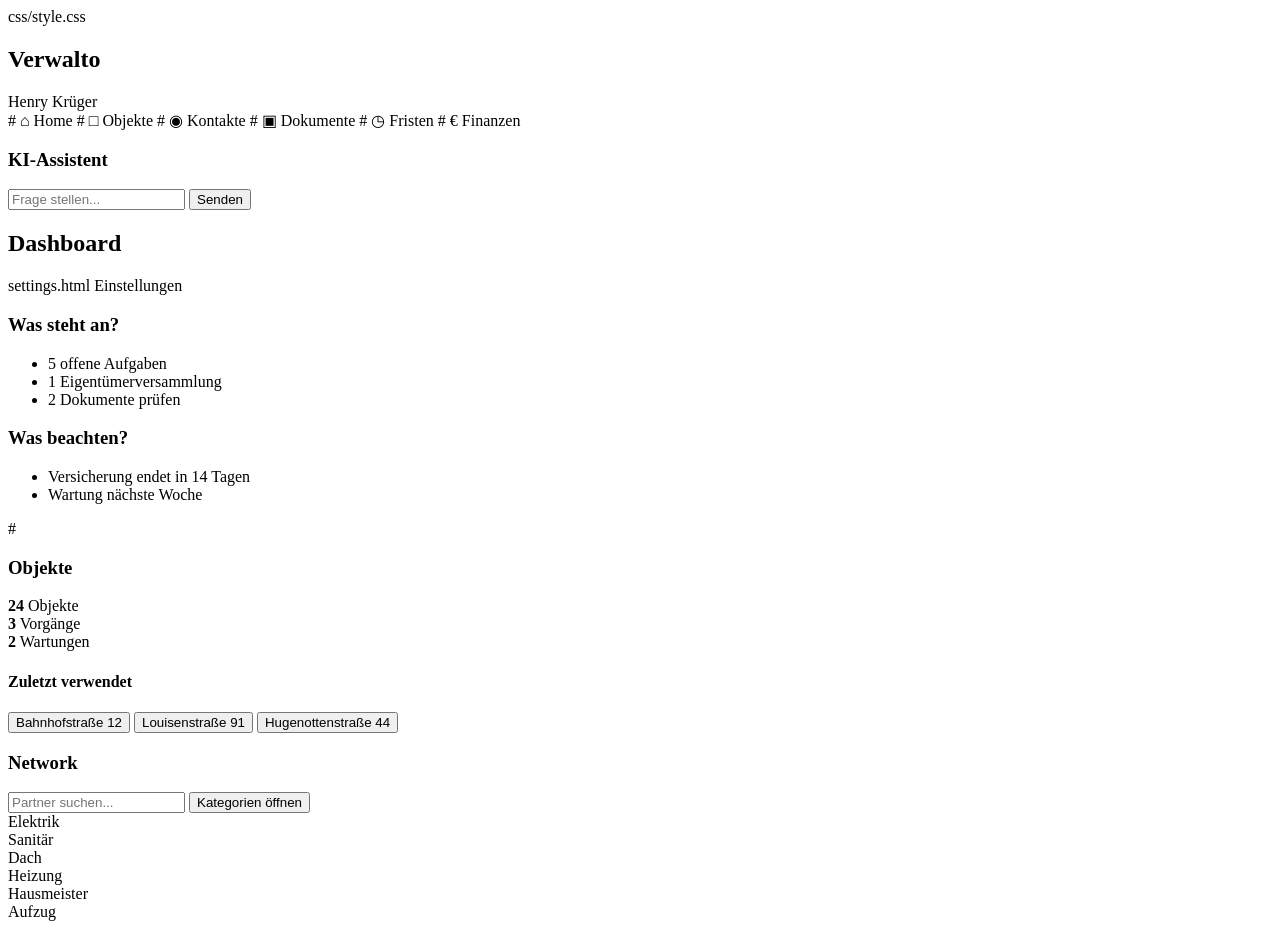
==== index.html @ b1de415a "index.html erstellen" ====
<!DOCTYPE html>
<html lang="de">
<head>
    <meta charset="UTF-8">
    <meta name="viewport" content="width=device-width, initial-scale=1.0">
    <title>Verwalto</title>

    css/style.css
</head>

<body>

<div class="layout">

    <aside class="sidebar">

        <div class="logo">

            <h1>Verwalto</h1>

            <span>Henry Krüger</span>

        </div>

        <nav>

            #
                <span>⌂</span>
                Home
            </a>

            #
                <span>□</span>
                Objekte
            </a>

            #
                <span>◉</span>
                Kontakte
            </a>

            #
                <span>▣</span>
                Dokumente
            </a>

            #
                <span>◷</span>
                Fristen
            </a>

            #
                <span>€</span>
                Finanzen
            </a>

        </nav>

        <div class="assistant-box">

            <h3>KI-Assistent</h3>

            <input
                type="text"
                placeholder="Frage stellen..."
            >

            <button>Senden</button>

        </div>

    </aside>

    <main>

        <header>

            <h2>Dashboard</h2>

            settings.html
                Einstellungen
            </a>

        </header>

        <section class="top-grid">

            <div class="card">

                <h3>Was steht an?</h3>

                <ul>
                    <li>5 offene Aufgaben</li>
                    <li>1 Eigentümerversammlung</li>
                    <li>2 Dokumente prüfen</li>
                </ul>

            </div>

            <div class="card warning">

                <h3>Was beachten?</h3>

                <ul>
                    <li>Versicherung endet in 14 Tagen</li>
                    <li>Wartung nächste Woche</li>
                </ul>

            </div>

        </section>

        <section class="content-grid">

            #

                <h3>Objekte</h3>

                <div class="object-overview">

                    <div>
                        <strong>24</strong>
                        <span>Objekte</span>
                    </div>

                    <div>
                        <strong>3</strong>
                        <span>Vorgänge</span>
                    </div>

                    <div>
                        <strong>2</strong>
                        <span>Wartungen</span>
                    </div>

                </div>

                <h4>Zuletzt verwendet</h4>

                <div class="recent-objects">

                    <button>
                        Bahnhofstraße 12
                    </button>

                    <button>
                        Louisenstraße 91
                    </button>

                    <button>
                        Hugenottenstraße 44
                    </button>

                </div>

            </a>

            <div class="card network-card">

                <h3>Network</h3>

                <input
                    type="text"
                    placeholder="Partner suchen..."
                >

                <button class="category-btn">
                    Kategorien öffnen
                </button>

                <div class="categories">

                    <div>Elektrik</div>
                    <div>Sanitär</div>
                    <div>Dach</div>
                    <div>Heizung</div>
                    <div>Hausmeister</div>
                    <div>Aufzug</div>

                </div>

            </div>

        </section>

    </main>

</div>

</body>
</html>
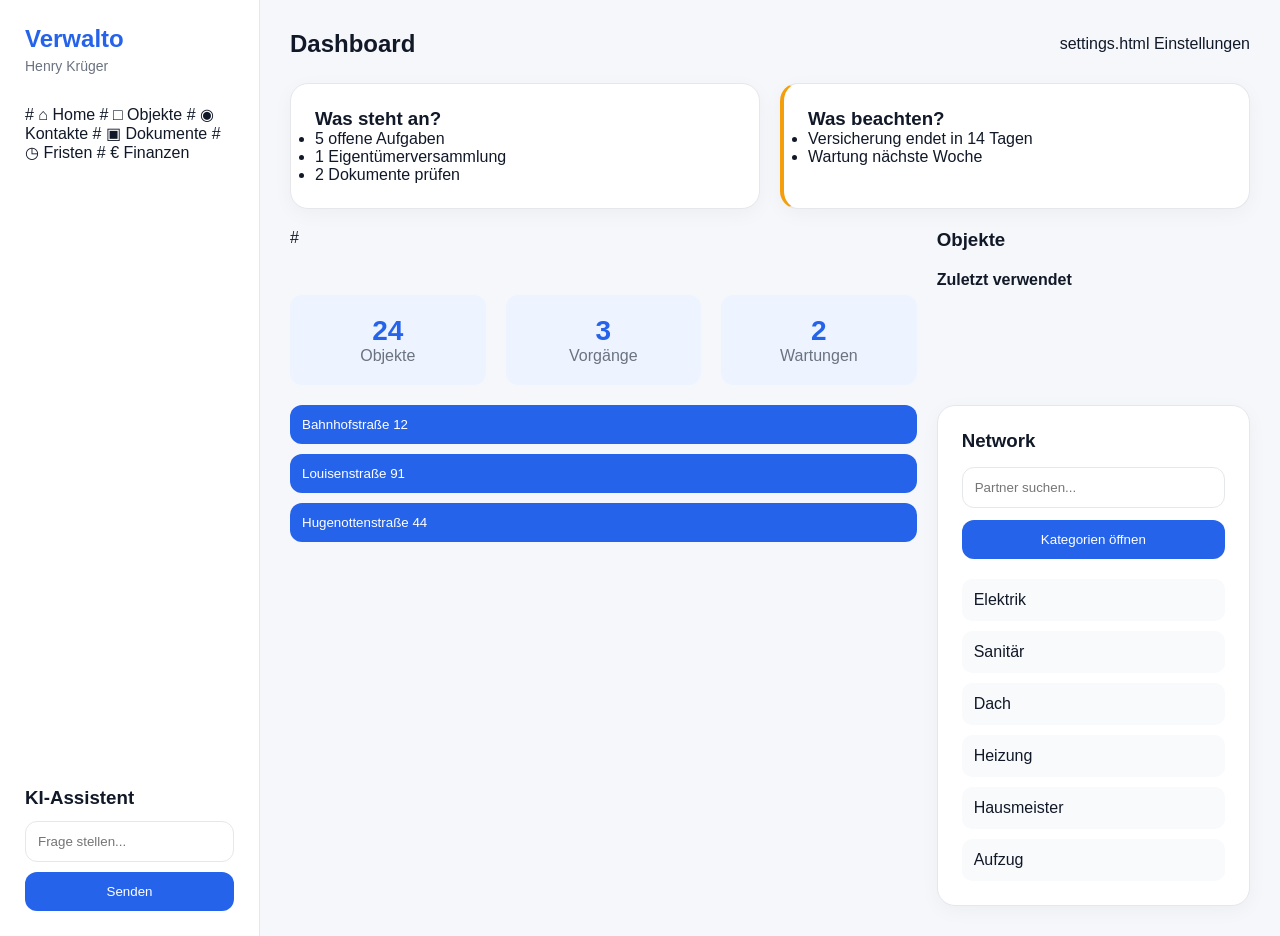
==== commit d7a1f4b0: "Update index.html" ====
--- a/index.html
+++ b/index.html
@@ -5,7 +5,7 @@
     <meta name="viewport" content="width=device-width, initial-scale=1.0">
     <title>Verwalto</title>
 
-    css/style.css
+    <link rel="stylesheet" href="style.css">
 </head>
 
 <body>
--- a/style.css
+++ b/style.css
@@ -0,0 +1,341 @@
+:root{
+    --primary:#2563eb;
+    --bg:#f5f7fb;
+    --card:#ffffff;
+    --border:#e5e7eb;
+    --text:#111827;
+    --text-light:#6b7280;
+}
+
+*{
+    margin:0;
+    padding:0;
+    box-sizing:border-box;
+}
+
+body{
+    font-family:"Segoe UI",sans-serif;
+    background:var(--bg);
+    color:var(--text);
+}
+
+.layout{
+    display:flex;
+    min-height:100vh;
+}
+
+/* SIDEBAR */
+
+.sidebar{
+
+    width:260px;
+
+    background:white;
+
+    border-right:1px solid var(--border);
+
+    display:flex;
+    flex-direction:column;
+
+    padding:25px;
+}
+
+.logo h1{
+
+    color:var(--primary);
+
+    margin-bottom:4px;
+}
+
+.logo span{
+
+    color:var(--text-light);
+    font-size:14px;
+}
+
+nav{
+    margin-top:30px;
+}
+
+.nav-item{
+
+    display:flex;
+    gap:12px;
+
+    align-items:center;
+
+    text-decoration:none;
+
+    color:var(--text);
+
+    padding:14px;
+
+    border-radius:12px;
+
+    margin-bottom:6px;
+}
+
+.nav-item:hover{
+
+    background:#f3f4f6;
+}
+
+.active{
+
+    background:#eef4ff;
+
+    color:var(--primary);
+}
+
+.assistant-box{
+
+    margin-top:auto;
+}
+
+.assistant-box h3{
+
+    margin-bottom:12px;
+}
+
+.assistant-box input{
+
+    width:100%;
+}
+
+.assistant-box button{
+
+    width:100%;
+    margin-top:10px;
+}
+
+/* MAIN */
+
+main{
+
+    flex:1;
+
+    padding:30px;
+}
+
+header{
+
+    display:flex;
+    justify-content:space-between;
+    align-items:center;
+
+    margin-bottom:25px;
+}
+
+.settings-link{
+
+    text-decoration:none;
+
+    color:var(--primary);
+
+    font-weight:600;
+}
+
+/* CARD */
+
+.card{
+
+    background:var(--card);
+
+    border:1px solid var(--border);
+
+    border-radius:18px;
+
+    padding:24px;
+
+    box-shadow:
+        0 5px 20px rgba(0,0,0,0.04);
+}
+
+.warning{
+
+    border-left:4px solid #f59e0b;
+}
+
+/* TOP */
+
+.top-grid{
+
+    display:grid;
+
+    grid-template-columns:
+        1fr
+        1fr;
+
+    gap:20px;
+
+    margin-bottom:20px;
+}
+
+/* CONTENT */
+
+.content-grid{
+
+    display:grid;
+
+    grid-template-columns:
+        2fr
+        1fr;
+
+    gap:20px;
+}
+
+/* OBJECTS */
+
+.objects-card{
+
+    text-decoration:none;
+
+    color:inherit;
+
+    transition:0.25s;
+}
+
+.objects-card:hover{
+
+    transform:translateY(-3px);
+}
+
+.object-overview{
+
+    margin-top:24px;
+
+    display:flex;
+
+    gap:20px;
+}
+
+.object-overview div{
+
+    flex:1;
+
+    background:#eef4ff;
+
+    padding:20px;
+
+    border-radius:12px;
+
+    text-align:center;
+}
+
+.object-overview strong{
+
+    font-size:28px;
+
+    display:block;
+
+    color:var(--primary);
+}
+
+.object-overview span{
+
+    color:var(--text-light);
+}
+
+.objects-card h4{
+
+    margin-top:25px;
+
+    margin-bottom:12px;
+}
+
+.recent-objects{
+
+    display:flex;
+
+    flex-direction:column;
+
+    gap:10px;
+}
+
+.recent-objects button{
+
+    text-align:left;
+}
+
+/* NETWORK */
+
+.network-card input{
+
+    width:100%;
+
+    margin-top:15px;
+}
+
+.category-btn{
+
+    margin-top:12px;
+    width:100%;
+}
+
+.categories{
+
+    margin-top:20px;
+
+    display:grid;
+
+    gap:10px;
+}
+
+.categories div{
+
+    padding:12px;
+
+    background:#f8fafc;
+
+    border-radius:10px;
+}
+
+/* FORM */
+
+input{
+
+    padding:12px;
+
+    border:1px solid var(--border);
+
+    border-radius:12px;
+}
+
+button{
+
+    border:none;
+
+    background:var(--primary);
+
+    color:white;
+
+    padding:12px;
+
+    border-radius:12px;
+
+    cursor:pointer;
+}
+
+button:hover{
+
+    background:#1d4ed8;
+}
+
+/* RESPONSIVE */
+
+@media(max-width:1000px){
+
+    .layout{
+        flex-direction:column;
+    }
+
+    .sidebar{
+        width:100%;
+    }
+
+    .top-grid,
+    .content-grid{
+
+        grid-template-columns:1fr;
+    }
+}
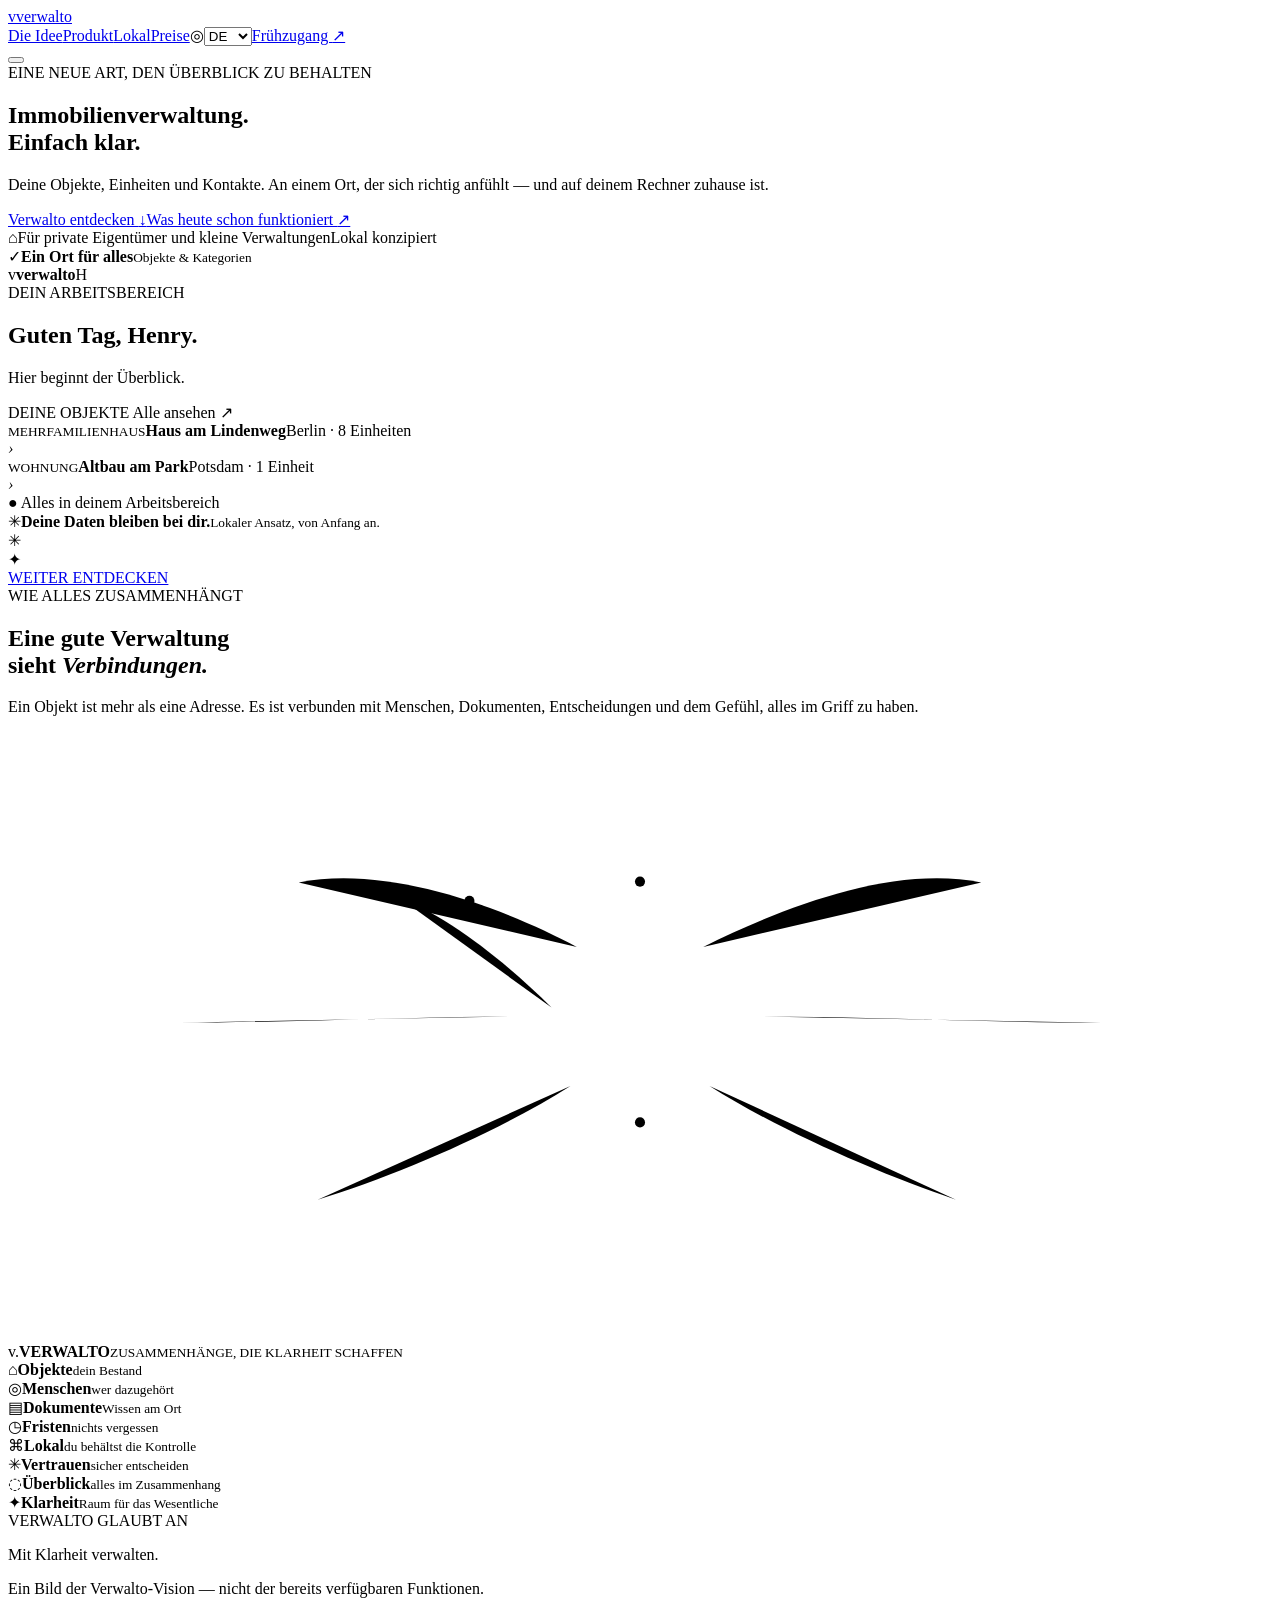
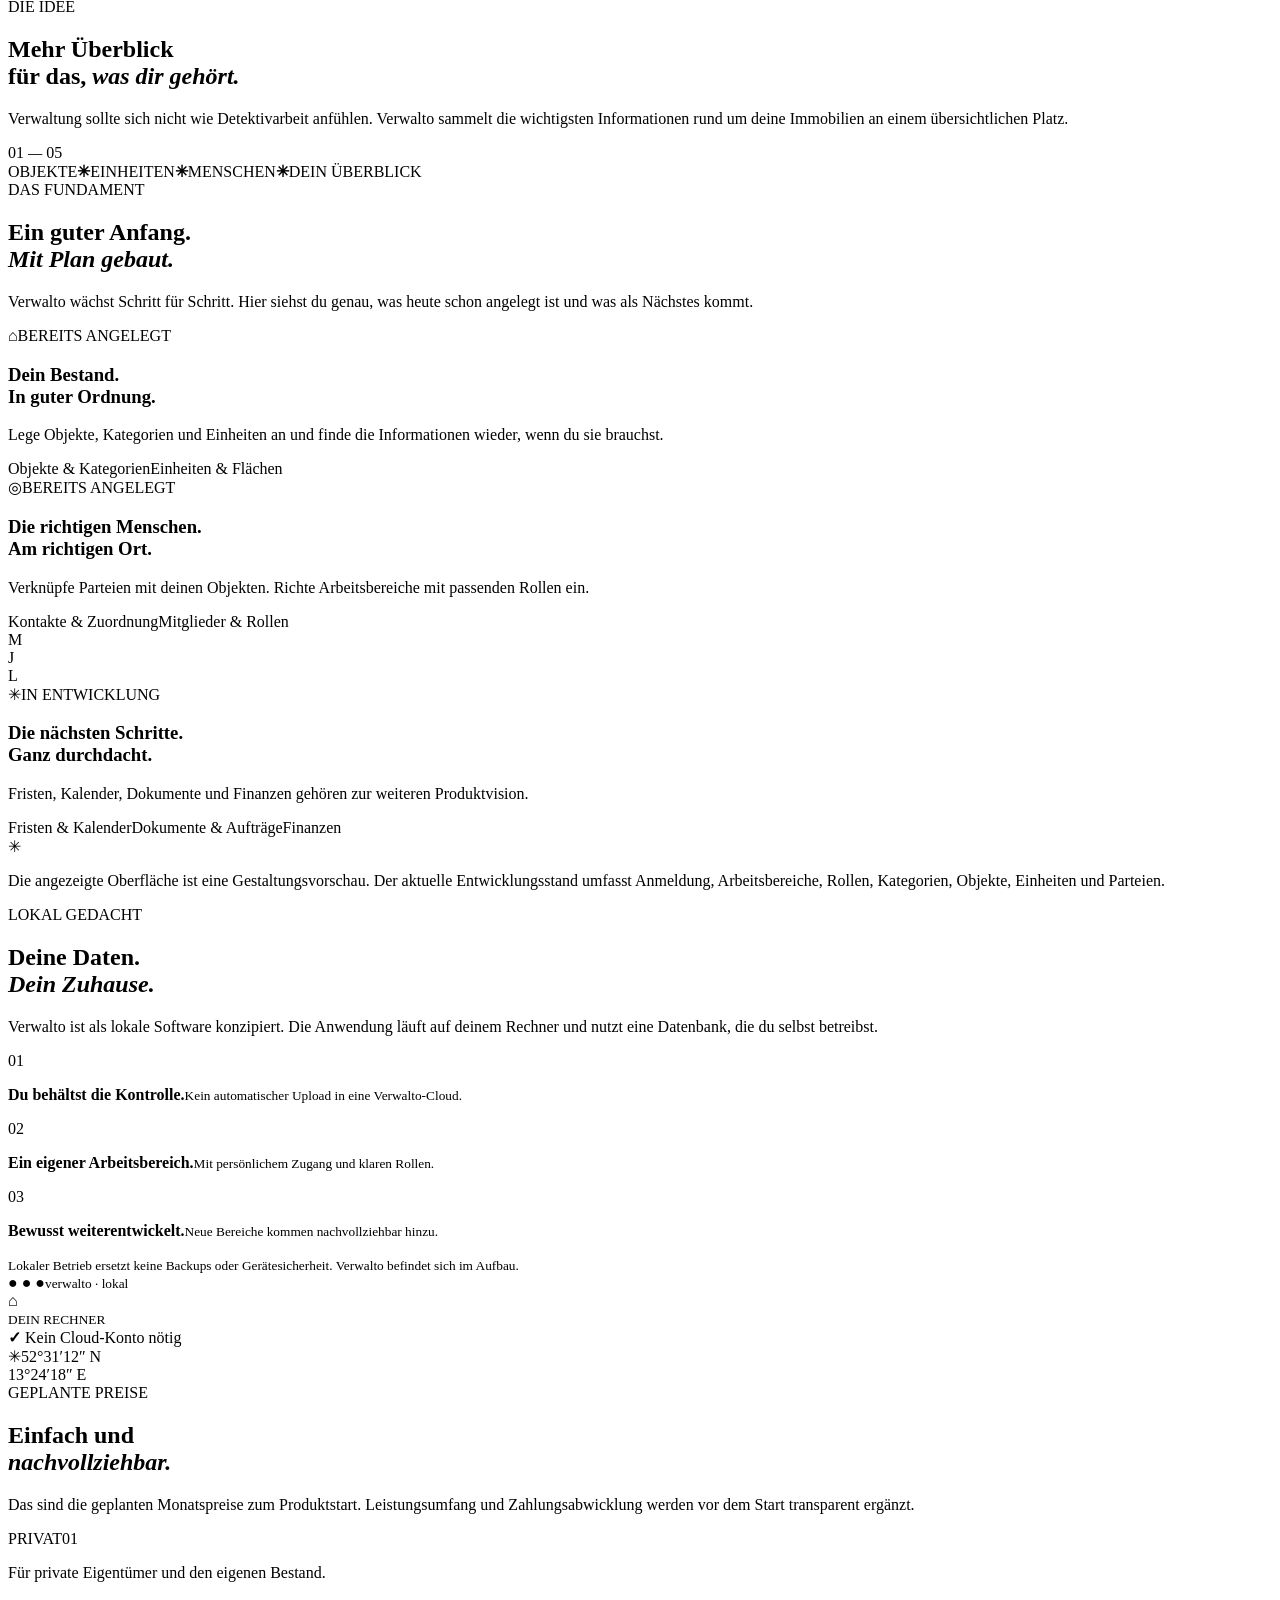
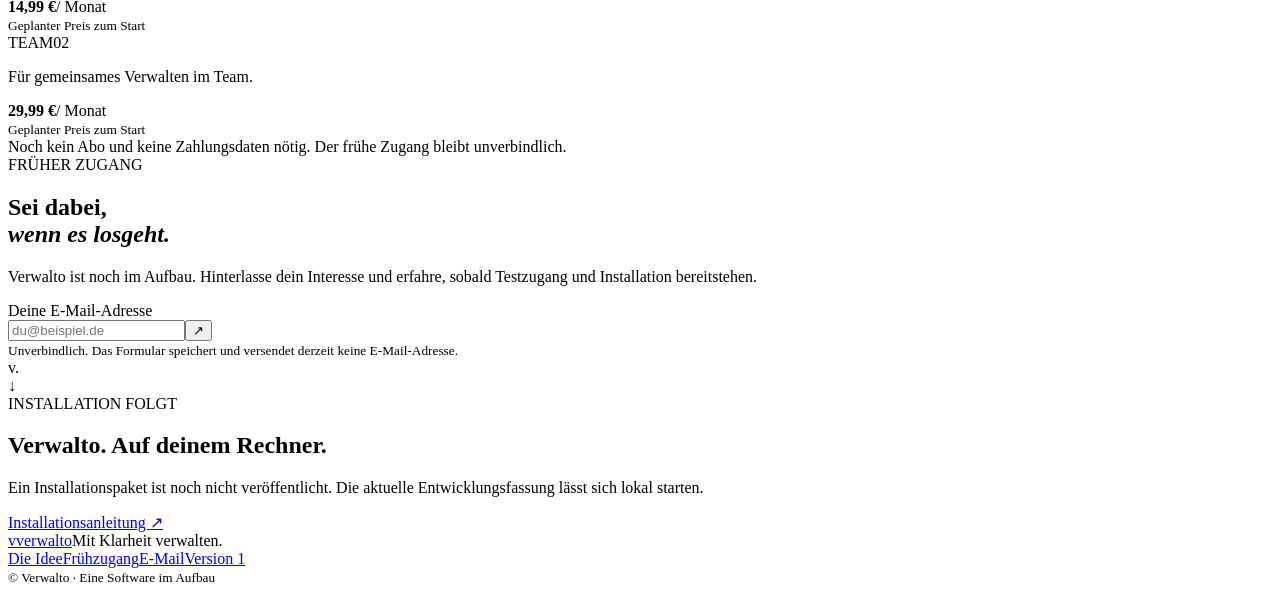
==== commit 1ebb6f5e: "Update index.html" ====
--- a/index.html
+++ b/index.html
@@ -1,191 +1,53 @@
-<!DOCTYPE html>
+<!doctype html>
 <html lang="de">
 <head>
-    <meta charset="UTF-8">
-    <meta name="viewport" content="width=device-width, initial-scale=1.0">
-    <title>Verwalto</title>
+  <meta charset="utf-8" />
+  <meta name="viewport" content="width=device-width, initial-scale=1" />
+  <meta name="theme-color" content="#f5f5f7" />
+  <meta name="description" content="Verwalto bringt Klarheit in die Immobilienverwaltung. Lokal gedacht. Schritt für Schritt entwickelt." />
+  <title>Verwalto — Verwaltung. Einfach klar.</title>
+  <link rel="stylesheet" href="styles.css" />
+</head>
+<body>
+  <div class="scroll-progress" aria-hidden="true"></div>
+  <header class="topbar">
+    <a class="brand" href="#top" aria-label="Verwalto Startseite"><span class="brand-mark">v</span><span>verwalto</span></a>
+    <nav class="nav" aria-label="Hauptnavigation"><a href="#idee" data-t="navIdea">Die Idee</a><a href="#produkt" data-t="navProduct">Produkt</a><a href="#lokal" data-t="navLocal">Lokal</a><a href="#preise" data-t="navPrices">Preise</a><label class="language-picker"><span class="language-icon">◎</span><select id="language-select" aria-label="Sprache auswählen"><option value="de">DE</option><option value="en">EN</option><option value="fr">FR</option><option value="es">ES</option><option value="zh">中文</option></select></label><a class="nav-cta" href="#zugang" data-t="navEarly">Frühzugang <span>↗</span></a></nav>
+    <button class="menu-button" aria-label="Menü öffnen" aria-expanded="false"><span></span><span></span></button>
+  </header>
+  <main id="top">
+    <section class="hero section-pad">
+      <div class="hero-copy reveal"><div class="eyebrow"><span class="live-dot"></span> <span data-t="heroEyebrow">EINE NEUE ART, DEN ÜBERBLICK ZU BEHALTEN</span></div><h1 data-t="heroTitle">Immobilienverwaltung.<br /><span>Einfach klar.</span></h1><p data-t="heroBody">Deine Objekte, Einheiten und Kontakte. An einem Ort, der sich richtig anfühlt — und auf deinem Rechner zuhause ist.</p><div class="hero-buttons"><a class="button button-dark" href="#idee" data-t="heroExplore">Verwalto entdecken <span>↓</span></a><a href="#produkt" class="quiet-link" data-t="heroCurrent">Was heute schon funktioniert <span>↗</span></a></div><div class="hero-caption"><span class="caption-symbol">⌂</span><span data-t="heroAudience">Für private Eigentümer und kleine Verwaltungen</span><i></i><span data-t="heroLocal">Lokal konzipiert</span></div></div>
+      <div class="hero-stage reveal" data-parallax><div class="stage-glow"></div><div class="stage-orbit orbit-a"></div><div class="stage-orbit orbit-b"></div><div class="float-tag tag-a"><span class="tag-icon">✓</span><span><b>Ein Ort für alles</b><small>Objekte & Kategorien</small></span></div>
+        <div class="app-window"><div class="app-titlebar"><span class="window-logo">v</span><strong>verwalto</strong><span class="window-user">H</span></div><div class="app-content"><div class="app-overline" data-t="appWorkspace">DEIN ARBEITSBEREICH</div><h2 data-t="appGreeting">Guten Tag, Henry.</h2><p data-t="appWelcome">Hier beginnt der Überblick.</p><div class="app-row-title"><span data-t="appProperties">DEINE OBJEKTE</span> <span data-t="appSeeAll">Alle ansehen ↗</span></div><div class="object-row"><div class="object-art house-one"><i></i><i></i><i></i><i></i></div><div><small data-t="appKindHouse">MEHRFAMILIENHAUS</small><b>Haus am Lindenweg</b><span>Berlin · 8 Einheiten</span></div><em>›</em></div><div class="object-row"><div class="object-art house-two"><i></i><i></i><i></i><i></i></div><div><small data-t="appKindFlat">WOHNUNG</small><b>Altbau am Park</b><span>Potsdam · 1 Einheit</span></div><em>›</em></div><div class="app-note"><span>●</span> <span data-t="appNote">Alles in deinem Arbeitsbereich</span></div></div></div>
+        <div class="float-tag tag-b"><span class="tag-icon tag-leaf">✳</span><span><b data-t="tagLocal">Deine Daten bleiben bei dir.</b><small data-t="tagLocalSub">Lokaler Ansatz, von Anfang an.</small></span></div><div class="stage-spark spark-one">✳</div><div class="stage-spark spark-two">✦</div>
+      </div><a class="scroll-hint" href="#netzwerk"><span></span> <span data-t="scrollHint">WEITER ENTDECKEN</span></a>
+    </section>
+    <section class="network-section section-pad" id="netzwerk" aria-labelledby="network-title"><div class="network-heading reveal"><div class="eyebrow" data-t="networkEyebrow">WIE ALLES ZUSAMMENHÄNGT</div><h2 class="display" id="network-title" data-t="networkTitle">Eine gute Verwaltung<br />sieht <em>Verbindungen.</em></h2><p data-t="networkLead">Ein Objekt ist mehr als eine Adresse. Es ist verbunden mit Menschen, Dokumenten, Entscheidungen und dem Gefühl, alles im Griff zu haben.</p></div><div class="network-board reveal"><svg class="network-wires" viewBox="0 0 1000 480" preserveAspectRatio="none" aria-hidden="true"><defs><linearGradient id="wire" x1="0" y1="0" x2="1" y2="0"><stop stop-color="#91aa91" stop-opacity=".55"/><stop offset=".5" stop-color="#668869"/><stop offset="1" stop-color="#91aa91" stop-opacity=".55"/></linearGradient></defs>
+<path class="wire" d="M450 170 C390 138 300 105 230 119"/><path class="wire focus-link deadline-link" d="M500 158 C500 130 500 100 500 80"/><path class="wire" d="M550 170 C615 138 700 105 770 119"/><path class="wire" d="M404 225 C320 225 220 230 135 230"/><path class="wire" d="M596 225 C680 225 780 230 865 230"/><path class="wire" d="M445 280 C390 315 310 350 245 370"/><path class="wire" d="M555 280 C610 315 690 350 750 370"/><path class="wire focus-link clarity-link" d="M500 293 C500 306 500 318 500 328"/><path class="wire focus-link mobile-date-link" d="M430 218 C390 178 345 145 308 130"/><path class="wire focus-link mobile-clarity-link" d="M500 290 C500 330 500 375 500 419"/>
+<circle class="wire-pulse" r="4"><animateMotion dur="4s" repeatCount="indefinite" path="M500 158 C500 130 500 100 500 76"/></circle><circle class="wire-pulse pulse-delay" r="4"><animateMotion dur="4.6s" repeatCount="indefinite" path="M500 292 C500 306 500 320 500 332"/></circle><circle class="wire-pulse pulse-delay-two" r="4"><animateMotion dur="4.8s" repeatCount="indefinite" path="M450 170 C390 138 300 105 230 119"/></circle></svg>
+        <div class="memory-node node-core"><span class="core-symbol">v.</span><b>VERWALTO</b><small data-t="networkCore">ZUSAMMENHÄNGE, DIE KLARHEIT SCHAFFEN</small></div><div class="memory-node node-property"><span class="node-symbol">⌂</span><b data-t="nodeProperties">Objekte</b><small data-t="nodePropertiesSub">dein Bestand</small></div><div class="memory-node node-people"><span class="node-symbol">◎</span><b data-t="nodePeople">Menschen</b><small data-t="nodePeopleSub">wer dazugehört</small></div><div class="memory-node node-documents"><span class="node-symbol">▤</span><b data-t="nodeDocuments">Dokumente</b><small data-t="nodeDocumentsSub">Wissen am Ort</small></div><div class="memory-node node-dates"><span class="node-symbol">◷</span><b data-t="nodeDates">Fristen</b><small data-t="nodeDatesSub">nichts vergessen</small></div><div class="memory-node node-local"><span class="node-symbol">⌘</span><b data-t="nodeLocal">Lokal</b><small data-t="nodeLocalSub">du behältst die Kontrolle</small></div><div class="memory-node node-trust"><span class="node-symbol">✳</span><b data-t="nodeTrust">Vertrauen</b><small data-t="nodeTrustSub">sicher entscheiden</small></div><div class="memory-node node-overview"><span class="node-symbol">◌</span><b data-t="nodeOverview">Überblick</b><small data-t="nodeOverviewSub">alles im Zusammenhang</small></div><div class="memory-node node-clarity"><span class="node-symbol">✦</span><b data-t="nodeClarity">Klarheit</b><small data-t="nodeClaritySub">Raum für das Wesentliche</small></div>
+        
+      </div><div class="motto-console reveal"><span data-t="mottoLabel">VERWALTO GLAUBT AN</span><p id="motto-text">Mit Klarheit verwalten.</p><div class="motto-dots"><i class="active"></i><i></i><i></i></div></div><div class="network-caption reveal"><span class="live-dot"></span><span data-t="networkCaption">Ein Bild der Verwalto-Vision — nicht der bereits verfügbaren Funktionen.</span></div></section>
+    <section class="intro section-pad" id="idee"><div class="eyebrow reveal" data-t="ideaEyebrow">DIE IDEE</div><h2 class="display reveal" data-t="ideaTitle">Mehr Überblick<br />für das, <em>was dir gehört.</em></h2><div class="intro-bottom reveal"><p data-t="ideaBody">Verwaltung sollte sich nicht wie Detektivarbeit anfühlen. Verwalto sammelt die wichtigsten Informationen rund um deine Immobilien an einem übersichtlichen Platz.</p><span class="intro-index">01 <i>—</i> 05</span></div><div class="idea-ribbon"><span data-t="ribbonObjects">OBJEKTE</span><b>✳</b><span data-t="ribbonUnits">EINHEITEN</span><b>✳</b><span data-t="ribbonPeople">MENSCHEN</span><b>✳</b><span data-t="ribbonOverview">DEIN ÜBERBLICK</span></div></section>
+    <section class="product section-pad" id="produkt"><div class="section-heading reveal"><div><div class="eyebrow" data-t="productEyebrow">DAS FUNDAMENT</div><h2 class="display" data-t="productTitle">Ein guter Anfang.<br /><em>Mit Plan gebaut.</em></h2></div><p data-t="productLead">Verwalto wächst Schritt für Schritt. Hier siehst du genau, was heute schon angelegt ist und was als Nächstes kommt.</p></div>
+      <div class="product-grid"><article class="product-card card-object reveal"><div class="card-meta"><span class="card-icon">⌂</span><span class="status"><i></i><span data-t="statusReady">BEREITS ANGELEGT</span></span></div><div class="card-content"><h3 data-t="productObjectsTitle">Dein Bestand.<br />In guter Ordnung.</h3><p data-t="productObjectsBody">Lege Objekte, Kategorien und Einheiten an und finde die Informationen wieder, wenn du sie brauchst.</p><div class="tags"><span data-t="tagObjects">Objekte & Kategorien</span><span data-t="tagUnits">Einheiten & Flächen</span></div></div><div class="card-visual visual-building"><div class="building"><i></i><i></i><i></i><i></i><i></i><i></i><span></span></div><div class="building-shadow"></div></div></article>
+        <article class="product-card card-people reveal"><div class="card-meta"><span class="card-icon violet">◎</span><span class="status"><i></i><span data-t="statusReady">BEREITS ANGELEGT</span></span></div><div class="card-content"><h3 data-t="productPeopleTitle">Die richtigen Menschen.<br />Am richtigen Ort.</h3><p data-t="productPeopleBody">Verknüpfe Parteien mit deinen Objekten. Richte Arbeitsbereiche mit passenden Rollen ein.</p><div class="tags"><span data-t="tagContacts">Kontakte & Zuordnung</span><span data-t="tagRoles">Mitglieder & Rollen</span></div></div><div class="card-visual people-stack"><div class="person p-one">M</div><div class="person p-two">J</div><div class="person p-three">L</div><div class="stack-line"></div></div></article>
+        <article class="product-card card-next reveal"><div class="card-meta"><span class="card-icon yellow">✳</span><span class="status status-planned"><i></i><span data-t="statusBuilding">IN ENTWICKLUNG</span></span></div><div class="card-content"><h3 data-t="productNextTitle">Die nächsten Schritte.<br />Ganz durchdacht.</h3><p data-t="productNextBody">Fristen, Kalender, Dokumente und Finanzen gehören zur weiteren Produktvision.</p><div class="tags"><span data-t="tagDeadlines">Fristen & Kalender</span><span data-t="tagDocs">Dokumente & Aufträge</span><span data-t="tagFinance">Finanzen</span></div></div><div class="card-visual next-orb"><span>✳</span><i></i></div></article></div>
+      <p class="product-footnote" data-t="productFootnote">Die angezeigte Oberfläche ist eine Gestaltungsvorschau. Der aktuelle Entwicklungsstand umfasst Anmeldung, Arbeitsbereiche, Rollen, Kategorien, Objekte, Einheiten und Parteien.</p>
+    </section>
+    <section class="local-section section-pad" id="lokal"><div class="local-copy reveal"><div class="eyebrow eyebrow-light" data-t="localEyebrow">LOKAL GEDACHT</div><h2 class="display" data-t="localTitle">Deine Daten.<br /><em>Dein Zuhause.</em></h2><p data-t="localBody">Verwalto ist als lokale Software konzipiert. Die Anwendung läuft auf deinem Rechner und nutzt eine Datenbank, die du selbst betreibst.</p><div class="local-facts"><div><span>01</span><p><b data-t="localFact1">Du behältst die Kontrolle.</b><small data-t="localFact1Sub">Kein automatischer Upload in eine Verwalto-Cloud.</small></p></div><div><span>02</span><p><b data-t="localFact2">Ein eigener Arbeitsbereich.</b><small data-t="localFact2Sub">Mit persönlichem Zugang und klaren Rollen.</small></p></div><div><span>03</span><p><b data-t="localFact3">Bewusst weiterentwickelt.</b><small data-t="localFact3Sub">Neue Bereiche kommen nachvollziehbar hinzu.</small></p></div></div><small class="local-note" data-t="localNote">Lokaler Betrieb ersetzt keine Backups oder Gerätesicherheit. Verwalto befindet sich im Aufbau.</small></div>
+      <div class="local-art reveal"><div class="local-ring ring-one"></div><div class="local-ring ring-two"></div><div class="device-card"><div class="device-header"><span>● ● ●</span><small>verwalto · lokal</small></div><div class="device-center"><span class="device-house">⌂</span><div class="device-bars"><i></i><i></i><i></i></div><small>DEIN RECHNER</small></div><div class="device-status"><b>✓</b> Kein Cloud-Konto nötig</div></div><span class="art-star">✳</span><span class="geo">52°31′12″ N<br />13°24′18″ E</span></div></section>
+    <section class="pricing section-pad" id="preise"><div class="section-heading reveal"><div><div class="eyebrow" data-t="priceEyebrow">GEPLANTE PREISE</div><h2 class="display" data-t="priceTitle">Einfach und<br /><em>nachvollziehbar.</em></h2></div><p data-t="priceLead">Das sind die geplanten Monatspreise zum Produktstart. Leistungsumfang und Zahlungsabwicklung werden vor dem Start transparent ergänzt.</p></div><div class="price-grid"><article class="price-card reveal"><div class="price-top"><span data-t="pricePrivate">PRIVAT</span><span class="price-mark">01</span></div><p data-t="pricePrivateBody">Für private Eigentümer und den eigenen Bestand.</p><div class="price"><b data-t="pricePrivateAmount">14,99 €</b><span data-t="perMonth">/ Monat</span></div><div class="price-rule"></div><small data-t="priceFoot">Geplanter Preis zum Start</small></article><article class="price-card price-team reveal"><div class="price-top"><span data-t="priceTeam">TEAM</span><span class="price-mark">02</span></div><p data-t="priceTeamBody">Für gemeinsames Verwalten im Team.</p><div class="price"><b data-t="priceTeamAmount">29,99 €</b><span data-t="perMonth">/ Monat</span></div><div class="price-rule"></div><small data-t="priceFoot">Geplanter Preis zum Start</small></article></div><div class="price-status reveal"><span class="live-dot"></span><span data-t="priceStatus">Noch kein Abo und keine Zahlungsdaten nötig. Der frühe Zugang bleibt unverbindlich.</span></div></section>
+    <section class="cta-section section-pad" id="zugang"><div class="cta-glow"></div><div class="cta-content reveal"><div class="eyebrow eyebrow-light" data-t="ctaEyebrow">FRÜHER ZUGANG</div><h2 class="display" data-t="ctaTitle">Sei dabei,<br /><em>wenn es losgeht.</em></h2><p data-t="ctaBody">Verwalto ist noch im Aufbau. Hinterlasse dein Interesse und erfahre, sobald Testzugang und Installation bereitstehen.</p><form class="signup-form"><label for="email" data-t="formLabel">Deine E-Mail-Adresse</label><div class="email-field"><input id="email" type="email" placeholder="du@beispiel.de" data-t-placeholder="formPlaceholder" required /><button type="submit" aria-label="Interesse vormerken" data-t-aria="formSubmit">↗</button></div><small data-t="formNote">Unverbindlich. Das Formular speichert und versendet derzeit keine E-Mail-Adresse.</small><div class="form-message" aria-live="polite"></div></form></div><div class="cta-orbit">v.</div></section>
+    <section class="download section-pad"><div class="download-card reveal"><div class="download-icon">↓</div><div><div class="eyebrow" data-t="downloadEyebrow">INSTALLATION FOLGT</div><h2 data-t="downloadTitle">Verwalto. Auf deinem Rechner.</h2><p data-t="downloadBody">Ein Installationspaket ist noch nicht veröffentlicht. Die aktuelle Entwicklungsfassung lässt sich lokal starten.</p></div><a class="button button-outline" href="INSTALLATION.md" data-t="downloadButton">Installationsanleitung <span>↗</span></a></div></section>
+  </main>
+  <footer class="footer"><a class="brand" href="#top"><span class="brand-mark">v</span><span>verwalto</span></a><span data-t="footerMotto">Mit Klarheit verwalten.</span><div><a href="#idee">Die Idee</a><a href="#zugang">Frühzugang</a><a href="mailto:hallo@verwalto.de">E-Mail</a><a href="../version-1/index.html">Version 1</a></div><small>© <span id="year"></span> Verwalto · Eine Software im Aufbau</small></footer>
+  <script src="translations.js"></script><script src="script.js"></script>
+</body></html>
 
-    <link rel="stylesheet" href="style.css">
-</head>
 
-<body>
 
-<div class="layout">
 
-    <aside class="sidebar">
 
-        <div class="logo">
 
-            <h1>Verwalto</h1>
-
-            <span>Henry Krüger</span>
-
-        </div>
-
-        <nav>
-
-            #
-                <span>⌂</span>
-                Home
-            </a>
-
-            #
-                <span>□</span>
-                Objekte
-            </a>
-
-            #
-                <span>◉</span>
-                Kontakte
-            </a>
-
-            #
-                <span>▣</span>
-                Dokumente
-            </a>
-
-            #
-                <span>◷</span>
-                Fristen
-            </a>
-
-            #
-                <span>€</span>
-                Finanzen
-            </a>
-
-        </nav>
-
-        <div class="assistant-box">
-
-            <h3>KI-Assistent</h3>
-
-            <input
-                type="text"
-                placeholder="Frage stellen..."
-            >
-
-            <button>Senden</button>
-
-        </div>
-
-    </aside>
-
-    <main>
-
-        <header>
-
-            <h2>Dashboard</h2>
-
-            settings.html
-                Einstellungen
-            </a>
-
-        </header>
-
-        <section class="top-grid">
-
-            <div class="card">
-
-                <h3>Was steht an?</h3>
-
-                <ul>
-                    <li>5 offene Aufgaben</li>
-                    <li>1 Eigentümerversammlung</li>
-                    <li>2 Dokumente prüfen</li>
-                </ul>
-
-            </div>
-
-            <div class="card warning">
-
-                <h3>Was beachten?</h3>
-
-                <ul>
-                    <li>Versicherung endet in 14 Tagen</li>
-                    <li>Wartung nächste Woche</li>
-                </ul>
-
-            </div>
-
-        </section>
-
-        <section class="content-grid">
-
-            #
-
-                <h3>Objekte</h3>
-
-                <div class="object-overview">
-
-                    <div>
-                        <strong>24</strong>
-                        <span>Objekte</span>
-                    </div>
-
-                    <div>
-                        <strong>3</strong>
-                        <span>Vorgänge</span>
-                    </div>
-
-                    <div>
-                        <strong>2</strong>
-                        <span>Wartungen</span>
-                    </div>
-
-                </div>
-
-                <h4>Zuletzt verwendet</h4>
-
-                <div class="recent-objects">
-
-                    <button>
-                        Bahnhofstraße 12
-                    </button>
-
-                    <button>
-                        Louisenstraße 91
-                    </button>
-
-                    <button>
-                        Hugenottenstraße 44
-                    </button>
-
-                </div>
-
-            </a>
-
-            <div class="card network-card">
-
-                <h3>Network</h3>
-
-                <input
-                    type="text"
-                    placeholder="Partner suchen..."
-                >
-
-                <button class="category-btn">
-                    Kategorien öffnen
-                </button>
-
-                <div class="categories">
-
-                    <div>Elektrik</div>
-                    <div>Sanitär</div>
-                    <div>Dach</div>
-                    <div>Heizung</div>
-                    <div>Hausmeister</div>
-                    <div>Aufzug</div>
-
-                </div>
-
-            </div>
-
-        </section>
-
-    </main>
-
-</div>
-
-</body>
-</html>
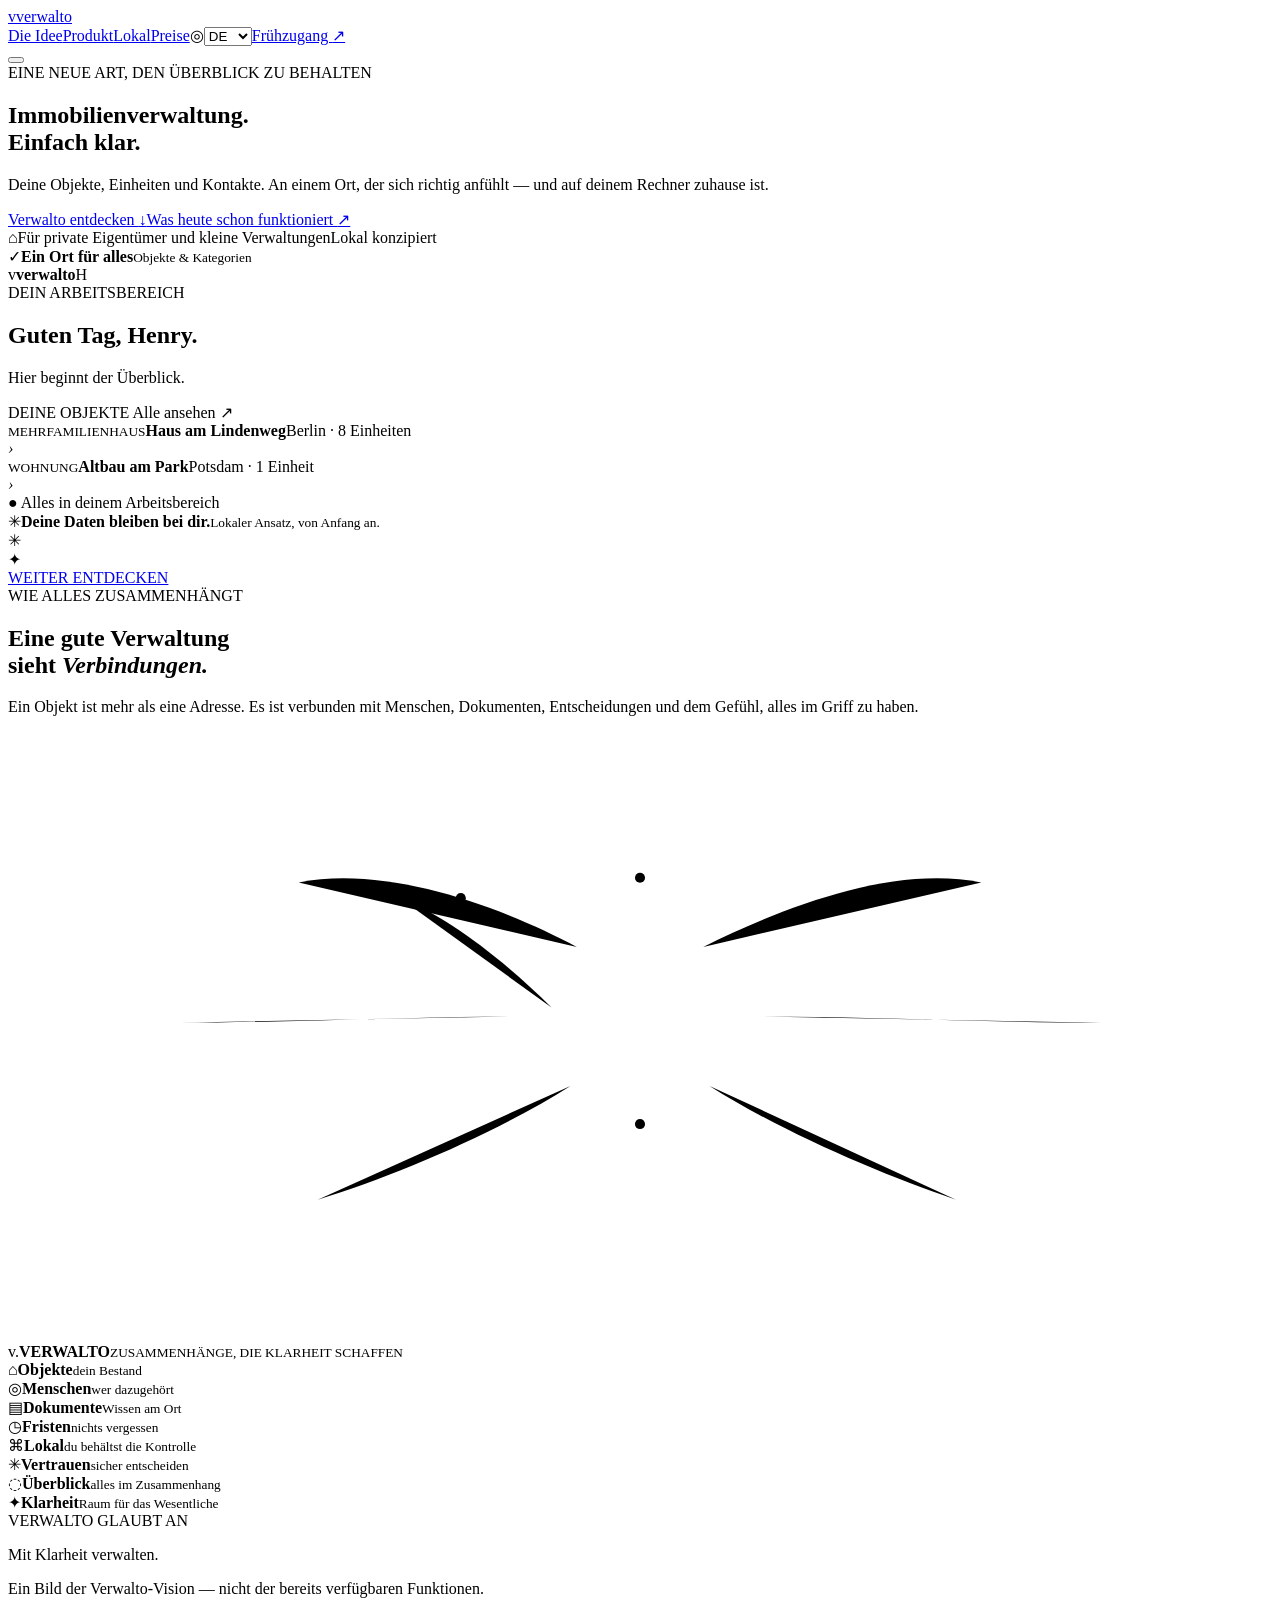
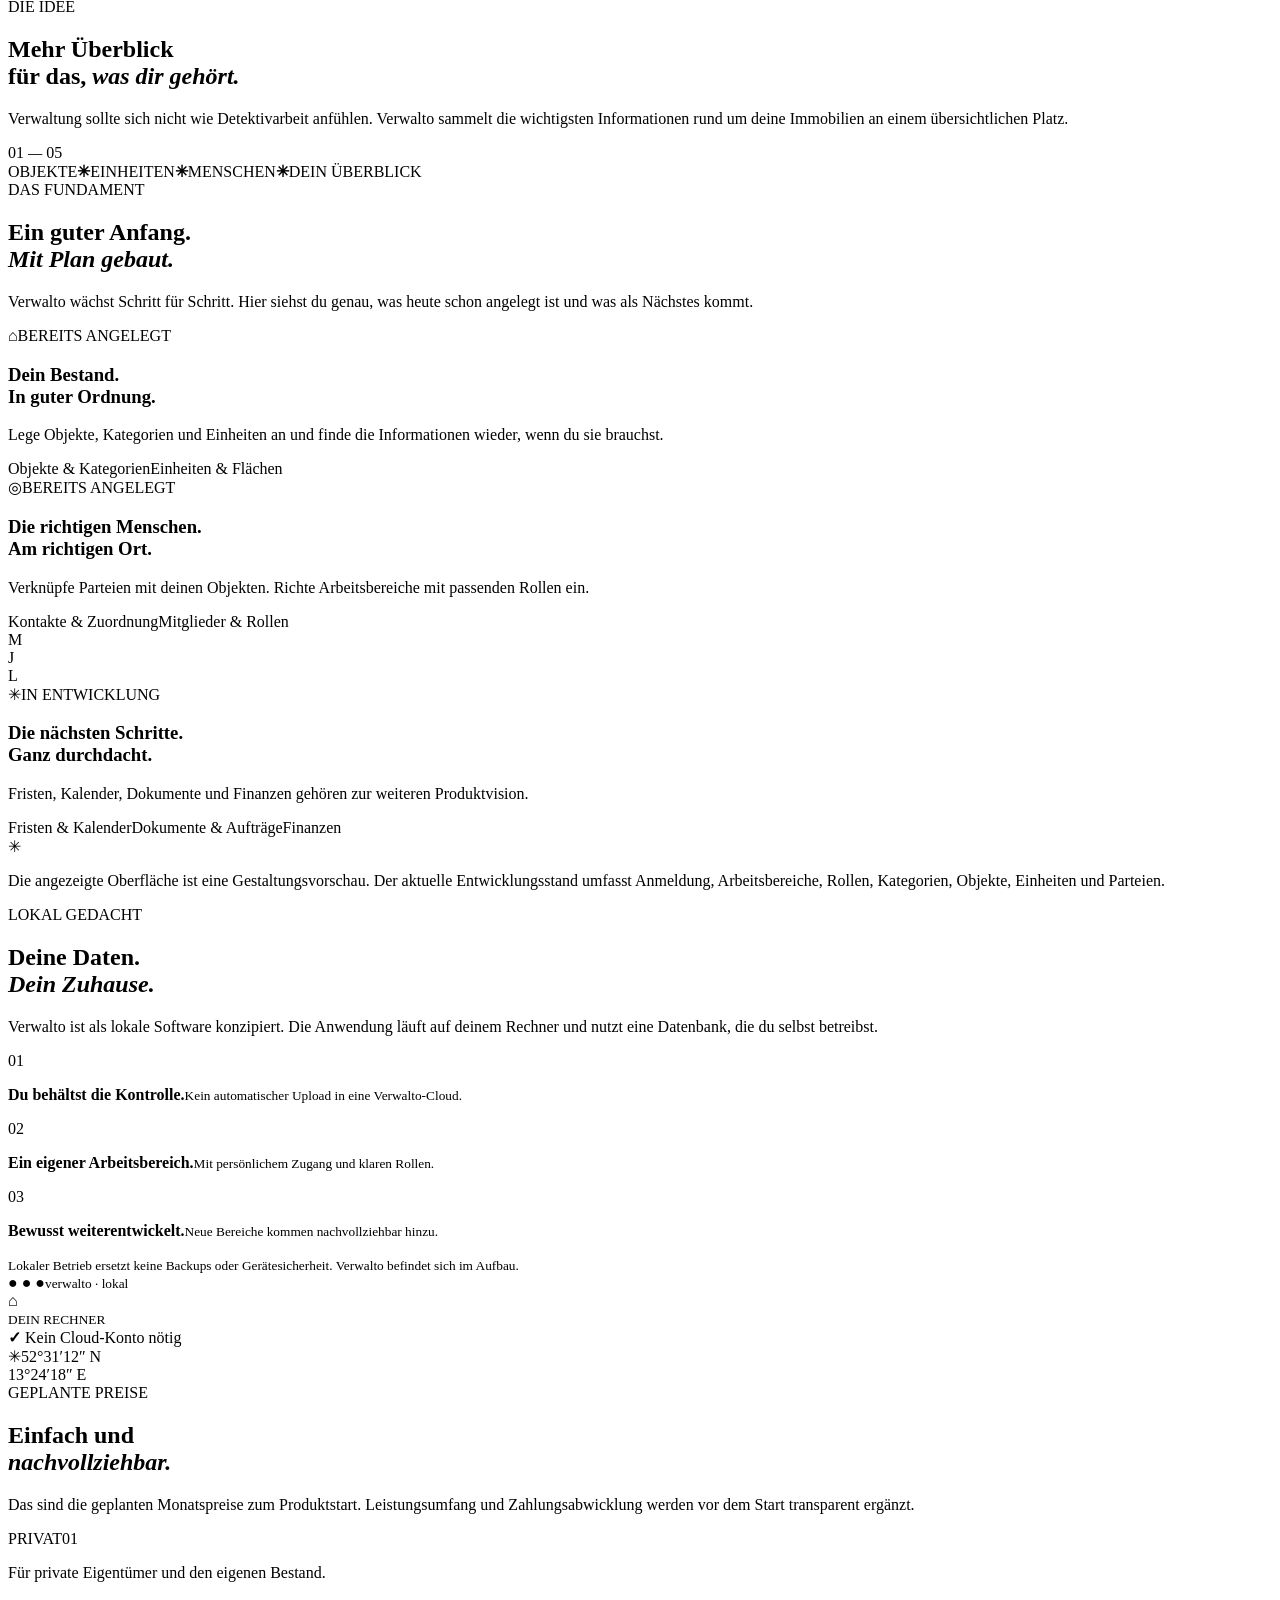
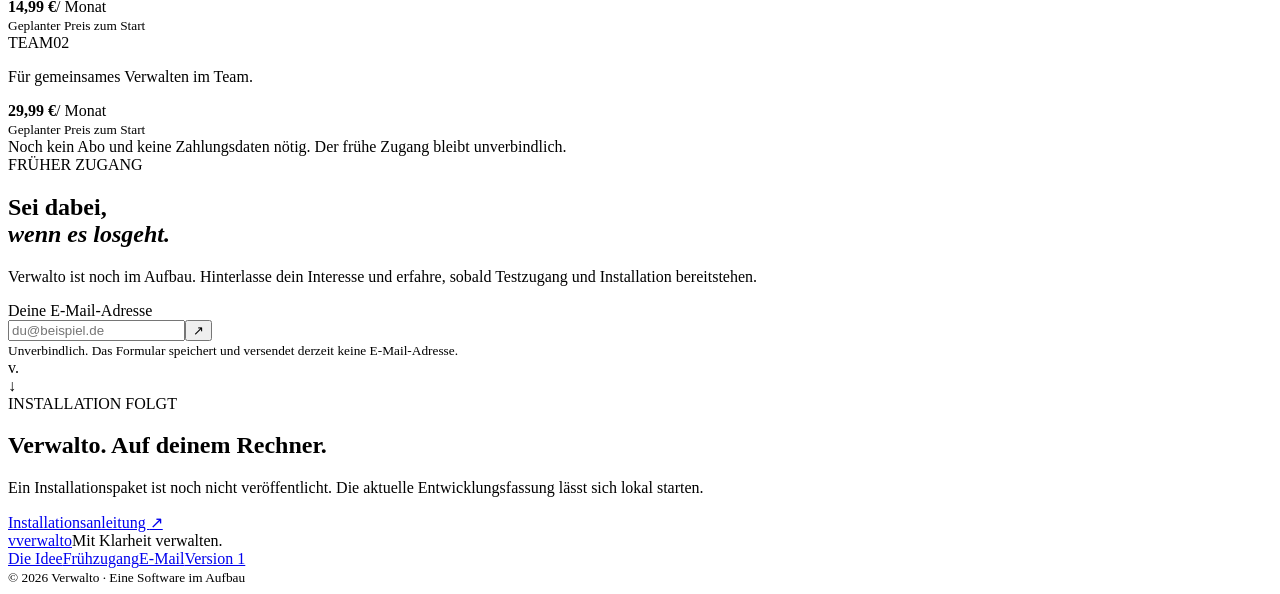
==== commit 01e60939: "Fix header formatting in index.html" ====
--- a/index.html
+++ b/index.html
@@ -10,7 +10,7 @@
 </head>
 <body>
   <div class="scroll-progress" aria-hidden="true"></div>
-  <header class="topbar">
+  <header class="topbar"> 
     <a class="brand" href="#top" aria-label="Verwalto Startseite"><span class="brand-mark">v</span><span>verwalto</span></a>
     <nav class="nav" aria-label="Hauptnavigation"><a href="#idee" data-t="navIdea">Die Idee</a><a href="#produkt" data-t="navProduct">Produkt</a><a href="#lokal" data-t="navLocal">Lokal</a><a href="#preise" data-t="navPrices">Preise</a><label class="language-picker"><span class="language-icon">◎</span><select id="language-select" aria-label="Sprache auswählen"><option value="de">DE</option><option value="en">EN</option><option value="fr">FR</option><option value="es">ES</option><option value="zh">中文</option></select></label><a class="nav-cta" href="#zugang" data-t="navEarly">Frühzugang <span>↗</span></a></nav>
     <button class="menu-button" aria-label="Menü öffnen" aria-expanded="false"><span></span><span></span></button>
